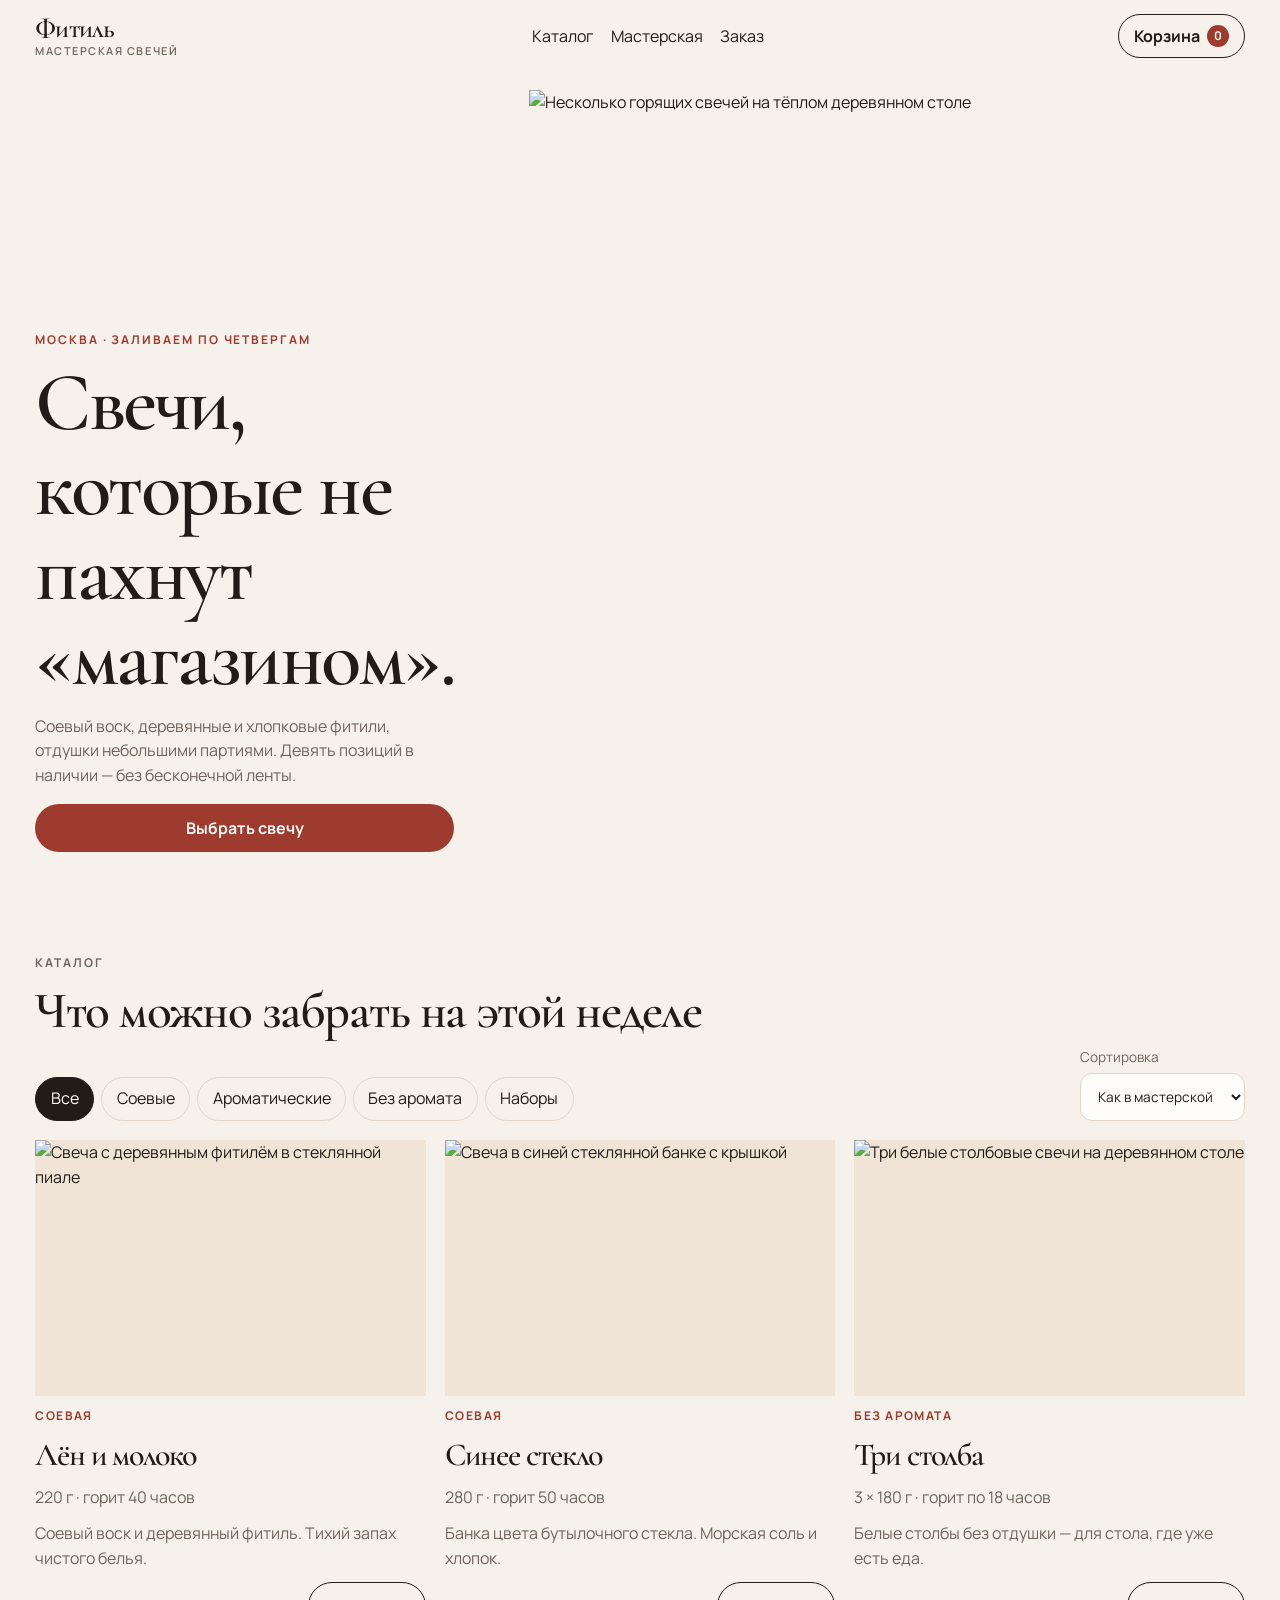
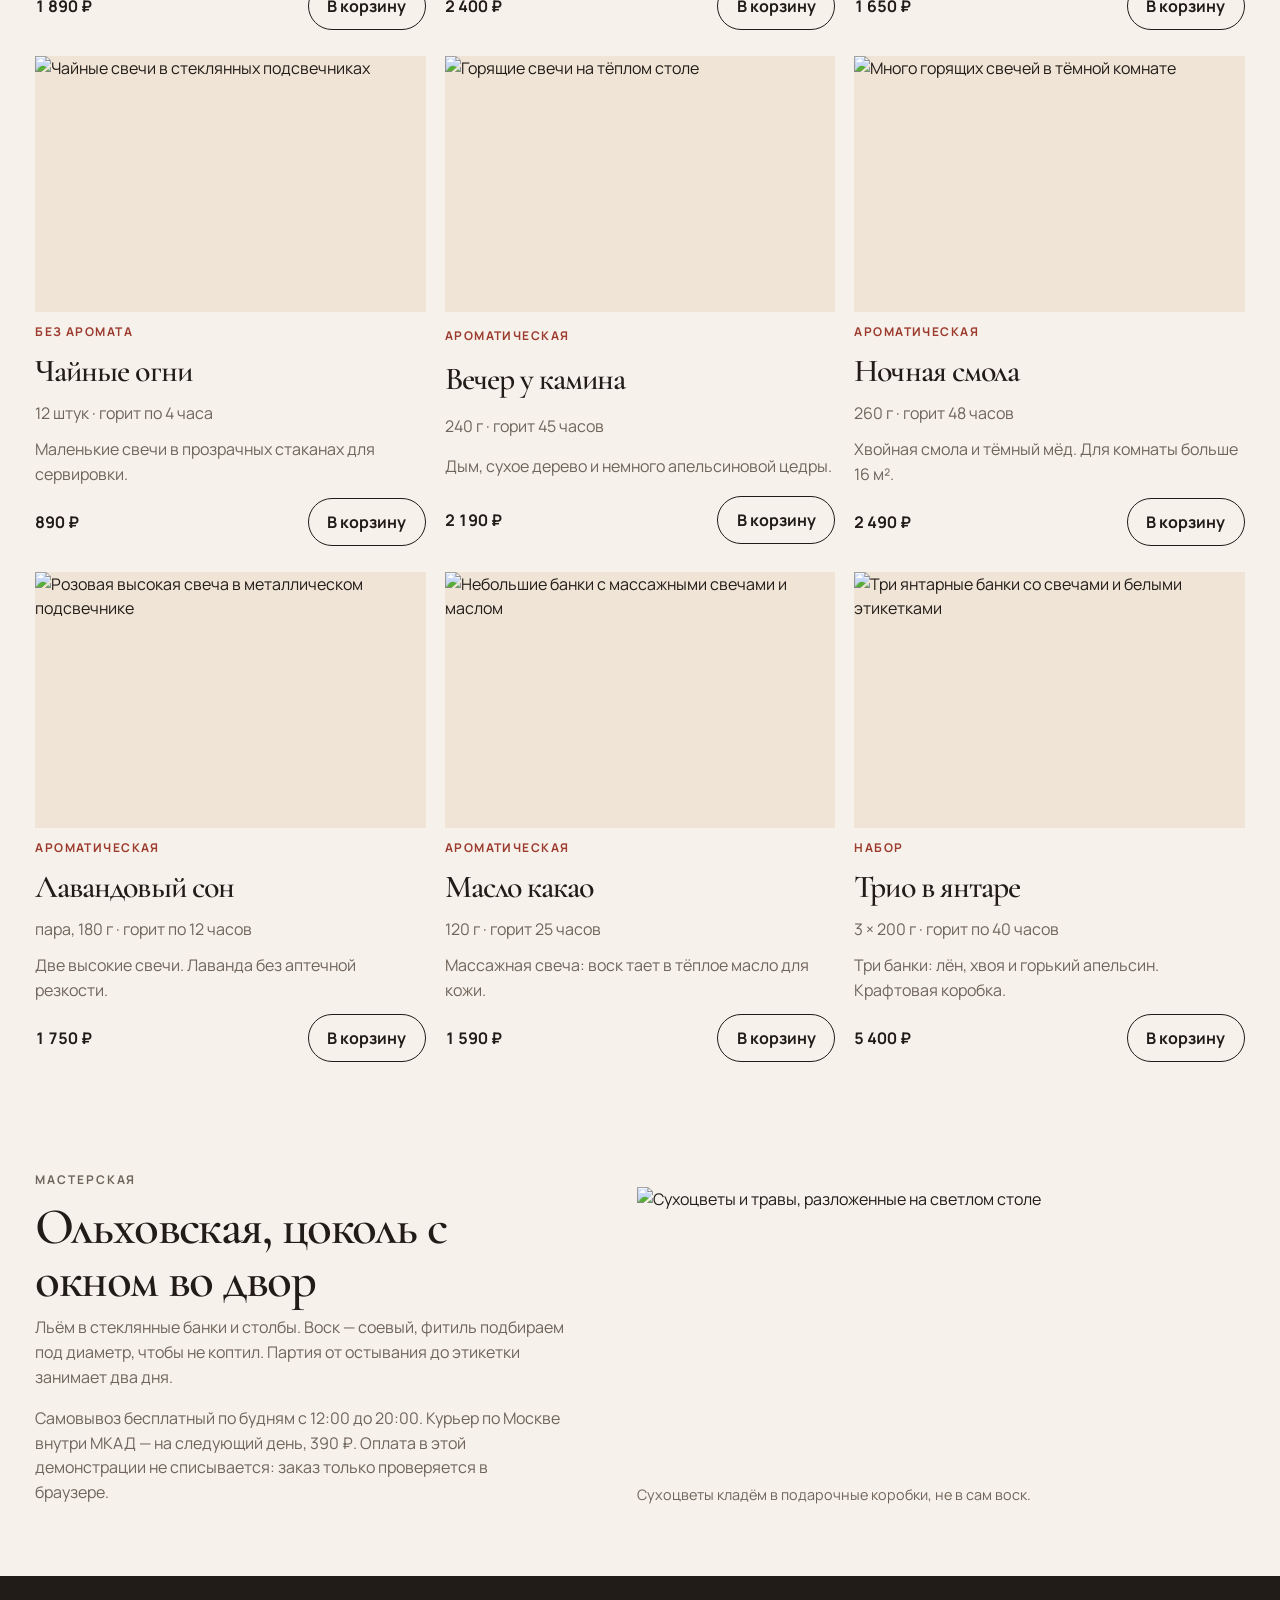
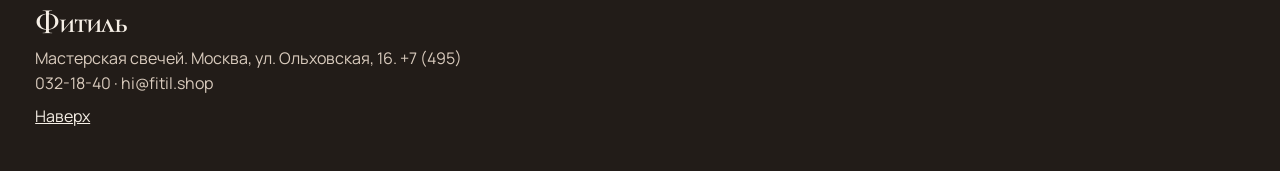
==== index.html @ 99d90f12 "Initial commit" ====
<!DOCTYPE html>
<html lang="ru">
<head>
  <meta charset="UTF-8">
  <meta name="viewport" content="width=device-width, initial-scale=1">
  <title>Мастерская свечей «Фитиль» — соевый воск ручной заливки</title>
  <meta name="description" content="Мастерская «Фитиль» в Москве: соевые и ароматические свечи, наборы в подарок. Каталог с фильтром, корзина и оформление заказа.">
  <meta property="og:title" content="Мастерская свечей «Фитиль»">
  <meta property="og:description" content="Свечи ручной заливки из соевого воска. Самовывоз на Ольховской и курьер по Москве.">
  <meta property="og:type" content="website">
  <meta property="og:locale" content="ru_RU">
  <meta property="og:image" content="https://images.unsplash.com/photo-1470309864661-68328b2cd0a5?auto=format&fit=crop&w=1200&q=80">
  <meta name="twitter:card" content="summary_large_image">
  <meta name="theme-color" content="#221C18">
  <link rel="icon" href="img/favicon.svg" type="image/svg+xml">
  <link rel="preconnect" href="https://fonts.googleapis.com">
  <link rel="preconnect" href="https://fonts.gstatic.com" crossorigin>
  <link href="https://fonts.googleapis.com/css2?family=Cormorant+Garamond:wght@500;600;700&family=Manrope:wght@400;500;600;700&display=swap" rel="stylesheet">
  <link rel="stylesheet" href="css/style.css">
</head>
<body data-page="shop">
  <a class="skip" href="#content">К содержанию</a>
  <header class="header">
    <a class="logo" href="index.html">Фитиль<span>мастерская свечей</span></a>
    <nav class="nav" id="nav">
      <a href="index.html#catalog">Каталог</a>
      <a href="index.html#about">Мастерская</a>
      <a href="checkout.html">Заказ</a>
    </nav>
    <div class="header-tools">
      <button class="cart-btn" type="button" id="open-cart">Корзина <span id="cart-count">0</span></button>
      <button class="burger" type="button" aria-expanded="false" aria-controls="nav" aria-label="Открыть меню">
        <span></span><span></span><span></span>
      </button>
    </div>
  </header>
  <main id="content">
    <section class="hero" id="top">
      <div class="hero-copy">
        <p class="eyebrow">Москва · заливаем по четвергам</p>
        <h1>Свечи, которые не пахнут «магазином».</h1>
        <p class="lede">Соевый воск, деревянные и хлопковые фитили, отдушки небольшими партиями. Девять позиций в наличии — без бесконечной ленты.</p>
        <a class="btn btn-accent" href="#catalog">Выбрать свечу</a>
      </div>
      <figure class="hero-photo">
        <img src="https://images.unsplash.com/photo-1470309864661-68328b2cd0a5?auto=format&fit=crop&w=1400&q=80" alt="Несколько горящих свечей на тёплом деревянном столе" width="1400" height="1200">
      </figure>
    </section>
    <section class="section" id="catalog">
      <div class="section-head reveal">
        <p class="eyebrow">Каталог</p>
        <h2>Что можно забрать на этой неделе</h2>
      </div>
      <div class="toolbar reveal">
        <div class="filters" role="group" aria-label="Категории">
          <button class="filter is-active" type="button" data-filter="all" aria-pressed="true">Все</button>
          <button class="filter" type="button" data-filter="soy" aria-pressed="false">Соевые</button>
          <button class="filter" type="button" data-filter="aroma" aria-pressed="false">Ароматические</button>
          <button class="filter" type="button" data-filter="plain" aria-pressed="false">Без аромата</button>
          <button class="filter" type="button" data-filter="gift" aria-pressed="false">Наборы</button>
        </div>
        <label class="sort">
          <span>Сортировка</span>
          <select id="sort">
            <option value="featured">Как в мастерской</option>
            <option value="asc">Сначала дешевле</option>
            <option value="desc">Сначала дороже</option>
          </select>
        </label>
      </div>
      <div class="catalog" id="catalog-grid"></div>
      <p class="empty-note" id="catalog-empty" hidden>В этой категории сейчас пусто.</p>
    </section>
    <section class="section about" id="about">
      <div class="reveal">
        <p class="eyebrow">Мастерская</p>
        <h2>Ольховская, цоколь с окном во двор</h2>
        <p>Льём в стеклянные банки и столбы. Воск — соевый, фитиль подбираем под диаметр, чтобы не коптил. Партия от остывания до этикетки занимает два дня.</p>
        <p>Самовывоз бесплатный по будням с 12:00 до 20:00. Курьер по Москве внутри МКАД — на следующий день, 390 ₽. Оплата в этой демонстрации не списывается: заказ только проверяется в браузере.</p>
      </div>
      <figure class="reveal">
        <img src="https://images.unsplash.com/photo-1608181831688-b2a476cb100c?auto=format&fit=crop&w=1200&q=80" alt="Сухоцветы и травы, разложенные на светлом столе" width="1200" height="900">
        <figcaption>Сухоцветы кладём в подарочные коробки, не в сам воск.</figcaption>
      </figure>
    </section>
  </main>
  <footer class="footer">
    <p class="logo">Фитиль</p>
    <p>Мастерская свечей. Москва, ул. Ольховская, 16. +7 (495) 032-18-40 · hi@fitil.shop</p>
    <a href="#top">Наверх</a>
  </footer>
  <div class="drawer-back" id="drawer-back" hidden></div>
  <aside class="drawer" id="drawer" hidden aria-labelledby="drawer-title">
    <div class="drawer-head">
      <h2 id="drawer-title">Корзина</h2>
      <button type="button" id="close-cart" aria-label="Закрыть корзину">Закрыть</button>
    </div>
    <div class="drawer-body" id="drawer-body"></div>
    <div class="drawer-foot">
      <p>Сумма <strong id="drawer-sum">0 ₽</strong></p>
      <a class="btn btn-accent" href="checkout.html">Оформить заказ</a>
    </div>
  </aside>
  <script src="js/main.js"></script>
</body>
</html>
---- css/style.css ----
:root {
  --bg: #f6f1ea;
  --ink: #221c18;
  --muted: #6f655c;
  --line: #e3d6c8;
  --paper: #fffdf9;
  --ember: #9c3b2e;
  --ember-ink: #fff7f4;
  --header: 4.6rem;
  --serif: "Cormorant Garamond", Georgia, serif;
  --sans: "Manrope", "Segoe UI", sans-serif;
}

*,
*::before,
*::after { box-sizing: border-box; }

html { scroll-behavior: smooth; }

body {
  margin: 0;
  background: var(--bg);
  color: var(--ink);
  font-family: var(--sans);
  line-height: 1.55;
}

img { max-width: 100%; display: block; }
a { color: inherit; }
button, input, select, textarea { font: inherit; color: inherit; }
h1, h2, h3, p { margin-top: 0; }
h1, h2, .logo, .product h3, .form-success, .sheet h2 {
  font-family: var(--serif);
  font-weight: 560;
  letter-spacing: -0.03em;
  line-height: 1.02;
}

.skip {
  position: absolute;
  left: 1rem;
  top: -4rem;
  background: var(--ink);
  color: var(--paper);
  padding: 0.65rem 0.9rem;
  z-index: 50;
}
.skip:focus { top: 1rem; }

.header {
  position: sticky;
  top: 0;
  z-index: 15;
  min-height: var(--header);
  display: flex;
  align-items: center;
  justify-content: space-between;
  padding: 0.7rem 1.15rem;
  background: rgba(246, 241, 234, 0.94);
  backdrop-filter: blur(12px);
  border-bottom: 1px solid transparent;
}

.logo {
  text-decoration: none;
  font-size: 1.7rem;
  display: flex;
  flex-direction: column;
  line-height: 0.9;
}
.logo span {
  margin-top: 0.28rem;
  font-family: var(--sans);
  font-size: 0.68rem;
  letter-spacing: 0.14em;
  text-transform: uppercase;
  color: var(--muted);
  font-weight: 600;
}

.burger {
  width: 2.75rem;
  height: 2.75rem;
  border: 0;
  background: transparent;
  display: inline-flex;
  flex-direction: column;
  justify-content: center;
  align-items: center;
  gap: 0.35rem;
}
.burger span {
  width: 1.3rem;
  height: 1.5px;
  background: currentColor;
  display: block;
  transition: transform 0.2s ease, opacity 0.2s ease;
}
.burger.is-open span:nth-child(1) { transform: translateY(7px) rotate(45deg); }
.burger.is-open span:nth-child(2) { opacity: 0; }
.burger.is-open span:nth-child(3) { transform: translateY(-7px) rotate(-45deg); }

.header-tools { display: flex; align-items: center; gap: 0.35rem; }

.nav { display: none; align-items: center; gap: 1.1rem; }
.nav.is-open {
  display: flex;
  flex-direction: column;
  align-items: flex-start;
  position: fixed;
  inset: var(--header) 0 0;
  background: var(--bg);
  padding: 1.2rem;
  z-index: 14;
}
.nav a, .cart-btn {
  text-decoration: none;
  min-height: 2.75rem;
  display: inline-flex;
  align-items: center;
  background: transparent;
  border: 0;
  padding: 0;
  cursor: pointer;
}
.cart-btn {
  gap: 0.45rem;
  border: 1px solid var(--ink);
  border-radius: 999px;
  padding: 0 0.9rem;
  font-weight: 700;
}
#cart-count {
  min-width: 1.4rem;
  height: 1.4rem;
  border-radius: 999px;
  background: var(--ember);
  color: var(--ember-ink);
  display: inline-grid;
  place-items: center;
  font-size: 0.75rem;
}
body.nav-lock { overflow: hidden; }

.hero { display: grid; }
.hero-copy { padding: 2.2rem 1.15rem 1.6rem; }
.eyebrow {
  margin: 0 0 0.75rem;
  color: var(--ember);
  letter-spacing: 0.16em;
  text-transform: uppercase;
  font-size: 0.75rem;
  font-weight: 700;
}
h1 { font-size: clamp(2.8rem, 10vw, 5.2rem); margin-bottom: 0.8rem; }
h2 { font-size: clamp(2rem, 5vw, 3.2rem); margin-bottom: 0.6rem; }
.lede, .section-head p, .about p { color: var(--muted); max-width: 38rem; }
.hero-photo img { width: 100%; height: 20rem; object-fit: cover; }

.btn {
  min-height: 3rem;
  padding: 0 1.15rem;
  border-radius: 999px;
  border: 1px solid transparent;
  display: inline-flex;
  align-items: center;
  justify-content: center;
  text-decoration: none;
  cursor: pointer;
  font-weight: 700;
  background: transparent;
}
.btn-accent { background: var(--ember); color: var(--ember-ink); }
.btn-line { border-color: var(--ink); background: transparent; }

.section { padding: 3.4rem 1.15rem; }
.toolbar {
  display: flex;
  flex-direction: column;
  gap: 0.9rem;
  margin-bottom: 1.2rem;
}
.filters { display: flex; flex-wrap: wrap; gap: 0.45rem; }
.filter {
  min-height: 2.75rem;
  padding: 0 0.9rem;
  border-radius: 999px;
  border: 1px solid var(--line);
  background: transparent;
  cursor: pointer;
}
.filter.is-active { background: var(--ink); color: var(--paper); border-color: var(--ink); }
.sort { display: flex; flex-direction: column; gap: 0.3rem; font-size: 0.85rem; color: var(--muted); max-width: 16rem; }
.sort select, .field input, .field textarea, .field select {
  min-height: 3rem;
  border: 1px solid var(--line);
  background: var(--paper);
  border-radius: 0.75rem;
  padding: 0.7rem 0.8rem;
  color: var(--ink);
  width: 100%;
}
.catalog { display: grid; gap: 1.4rem; }
.product { display: grid; gap: 0.7rem; }
.product img { width: 100%; height: 16rem; object-fit: cover; background: #efe4d6; }
.product .cat { margin: 0; color: var(--ember); font-size: 0.75rem; letter-spacing: 0.12em; text-transform: uppercase; font-weight: 700; }
.product h3 { font-size: 2rem; margin: 0.15rem 0; }
.product .meta, .product .text { margin: 0; color: var(--muted); }
.product-row { display: flex; justify-content: space-between; align-items: center; gap: 0.7rem; }
.price { font-variant-numeric: tabular-nums; font-weight: 700; }
.empty-note { color: var(--muted); }
.about { display: grid; gap: 1.2rem; }
.about img { width: 100%; height: 18rem; object-fit: cover; }
.about figcaption { color: var(--muted); margin-top: 0.55rem; font-size: 0.9rem; }

.footer {
  padding: 2rem 1.15rem 2.6rem;
  background: var(--ink);
  color: #f6efe6;
  display: grid;
  gap: 0.55rem;
}
.footer .logo { color: #f6efe6; font-size: 2rem; }
.footer p { margin: 0; color: #d9cbbd; max-width: 28rem; }
.footer a { color: #f6efe6; }

.drawer-back {
  position: fixed;
  inset: 0;
  background: rgba(34, 28, 24, 0.46);
  z-index: 30;
}
.drawer {
  position: fixed;
  top: 0;
  right: 0;
  z-index: 31;
  width: min(100%, 26rem);
  height: 100%;
  background: var(--paper);
  display: flex;
  flex-direction: column;
  padding: 1rem 1rem 1.2rem;
  box-shadow: -16px 0 40px rgba(34, 28, 24, 0.12);
}
.drawer[hidden],
.drawer-back[hidden] { display: none !important; }
.drawer-head, .drawer-foot, .line, .total-line, .product-row {
  display: flex;
  justify-content: space-between;
  align-items: center;
  gap: 0.7rem;
}
.drawer-head h2 { font-size: 2.2rem; margin: 0; }
.drawer-head button {
  border: 0;
  background: transparent;
  min-height: 2.75rem;
  cursor: pointer;
  text-decoration: underline;
  text-underline-offset: 0.2rem;
}
.drawer-body { flex: 1; overflow: auto; margin: 0.6rem 0; }
.line {
  align-items: flex-start;
  padding: 0.8rem 0;
  border-top: 1px solid var(--line);
}
.line h3 { font-family: var(--serif); font-size: 1.45rem; margin: 0 0 0.35rem; font-weight: 560; }
.qty { display: flex; align-items: center; gap: 0.35rem; margin-top: 0.35rem; }
.qty button, .remove {
  min-width: 2.4rem;
  min-height: 2.4rem;
  border: 1px solid var(--line);
  background: transparent;
  cursor: pointer;
}
.remove { border: 0; text-decoration: underline; text-underline-offset: 0.15rem; min-width: 0; padding: 0; }
.drawer-foot { border-top: 1px solid var(--line); padding-top: 0.8rem; flex-direction: column; align-items: stretch; }
.drawer-foot p { display: flex; justify-content: space-between; margin: 0 0 0.7rem; }
.drawer-foot .btn { width: 100%; }

.checkout { padding: 2rem 1.15rem 3rem; }
.checkout h1 { font-size: clamp(3rem, 8vw, 4.5rem); }
.checkout-grid { display: grid; gap: 1rem; }
.sheet, .form {
  background: var(--paper);
  border: 1px solid var(--line);
  border-radius: 1rem;
  padding: 1.1rem;
}
.sheet h2 { font-size: 2rem; margin-bottom: 0.4rem; }
.checkout-line {
  display: grid;
  grid-template-columns: 4.2rem 1fr auto;
  gap: 0.7rem;
  align-items: center;
  padding: 0.75rem 0;
  border-top: 1px solid var(--line);
}
.checkout-line img { width: 4.2rem; height: 4.2rem; object-fit: cover; }
.checkout-line h3 { font-family: var(--serif); font-size: 1.4rem; margin: 0; font-weight: 560; }
.delivery { border: 0; margin: 1rem 0 0; padding: 0; }
.delivery legend { font-weight: 700; margin-bottom: 0.4rem; }
.choice { display: flex; gap: 0.55rem; align-items: flex-start; min-height: 2.75rem; padding: 0.3rem 0; }
.choice input { margin-top: 0.25rem; accent-color: var(--ember); }
.total-line { border-top: 1px solid var(--line); margin: 0.8rem 0 0; padding-top: 0.8rem; font-size: 1.05rem; }
.form-grid { display: grid; gap: 0.75rem; }
.field { display: flex; flex-direction: column; gap: 0.3rem; font-size: 0.92rem; }
.field textarea { min-height: 6rem; resize: vertical; }
.error { color: #9c3b2e; min-height: 1rem; font-size: 0.8rem; }
input[aria-invalid="true"], textarea[aria-invalid="true"] { border-color: var(--ember); }
.form .btn { margin-top: 0.6rem; }
.form-success { font-size: 2rem; line-height: 1.25; margin: 0; }
.form-success[hidden] { display: none !important; }

button:focus-visible, a:focus-visible, input:focus-visible, select:focus-visible, textarea:focus-visible {
  outline: 2px solid var(--ember);
  outline-offset: 3px;
}

.js .reveal {
  opacity: 0;
  transform: translateY(14px);
  transition: opacity 0.55s ease, transform 0.55s ease;
}
.js .reveal.is-visible { opacity: 1; transform: none; }

@media (min-width: 720px) {
  .header, .hero-copy, .section, .footer, .checkout { padding-left: 2.2rem; padding-right: 2.2rem; }
  .catalog { grid-template-columns: 1fr 1fr; gap: 1.6rem 1.2rem; }
  .toolbar { flex-direction: row; justify-content: space-between; align-items: end; }
  .form-grid { grid-template-columns: 1fr 1fr; }
  .field-wide { grid-column: 1 / -1; }
  .hero-photo img { height: 26rem; }
}

@media (min-width: 1000px) {
  .burger { display: none; }
  .nav { display: flex; }
  .hero { grid-template-columns: 0.9fr 1.1fr; min-height: calc(100svh - var(--header)); }
  .hero-copy { display: flex; flex-direction: column; justify-content: flex-end; padding-bottom: 3rem; }
  .hero-photo img { height: 100%; min-height: 34rem; }
  .catalog { grid-template-columns: 1fr 1fr 1fr; }
  .about, .checkout-grid { grid-template-columns: 0.9fr 1.1fr; gap: 2rem; align-items: start; }
}

@media (prefers-reduced-motion: reduce) {
  html { scroll-behavior: auto; }
  .js .reveal, .burger span { opacity: 1; transform: none; transition: none; }
}
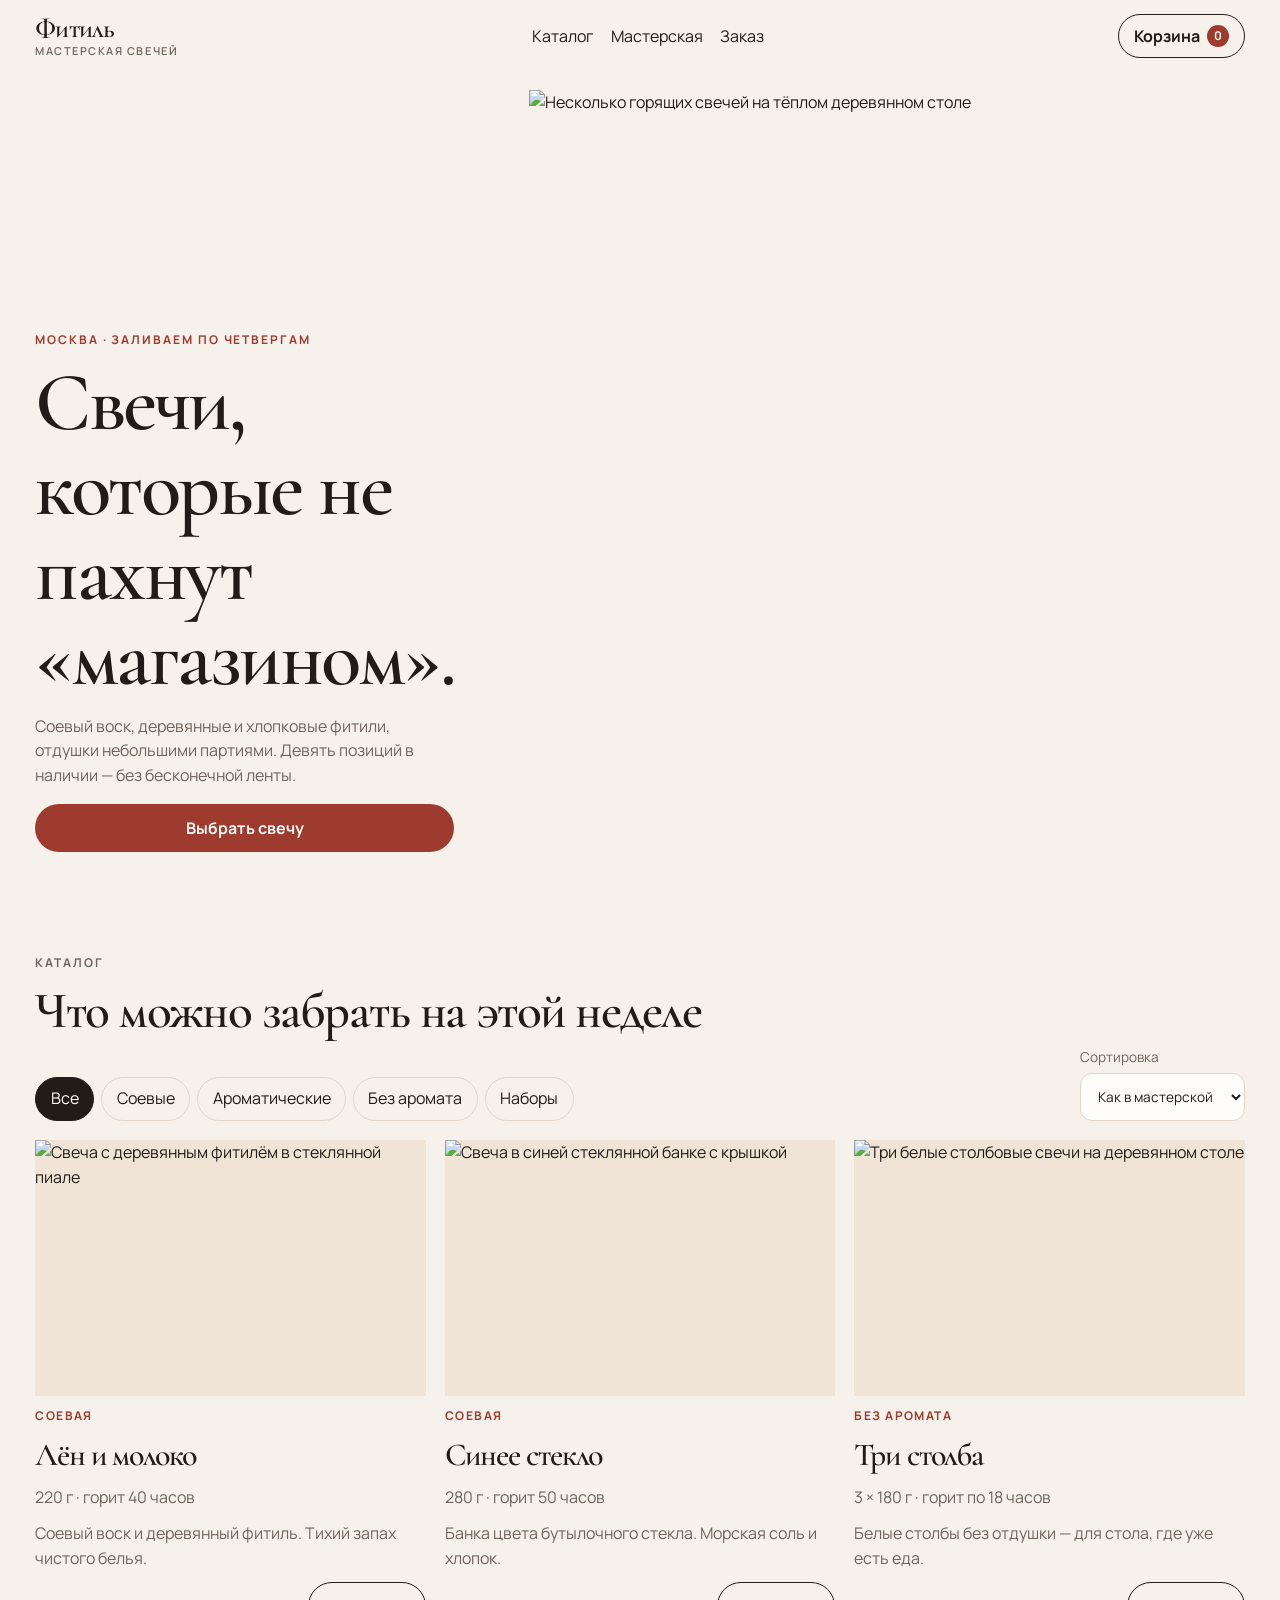
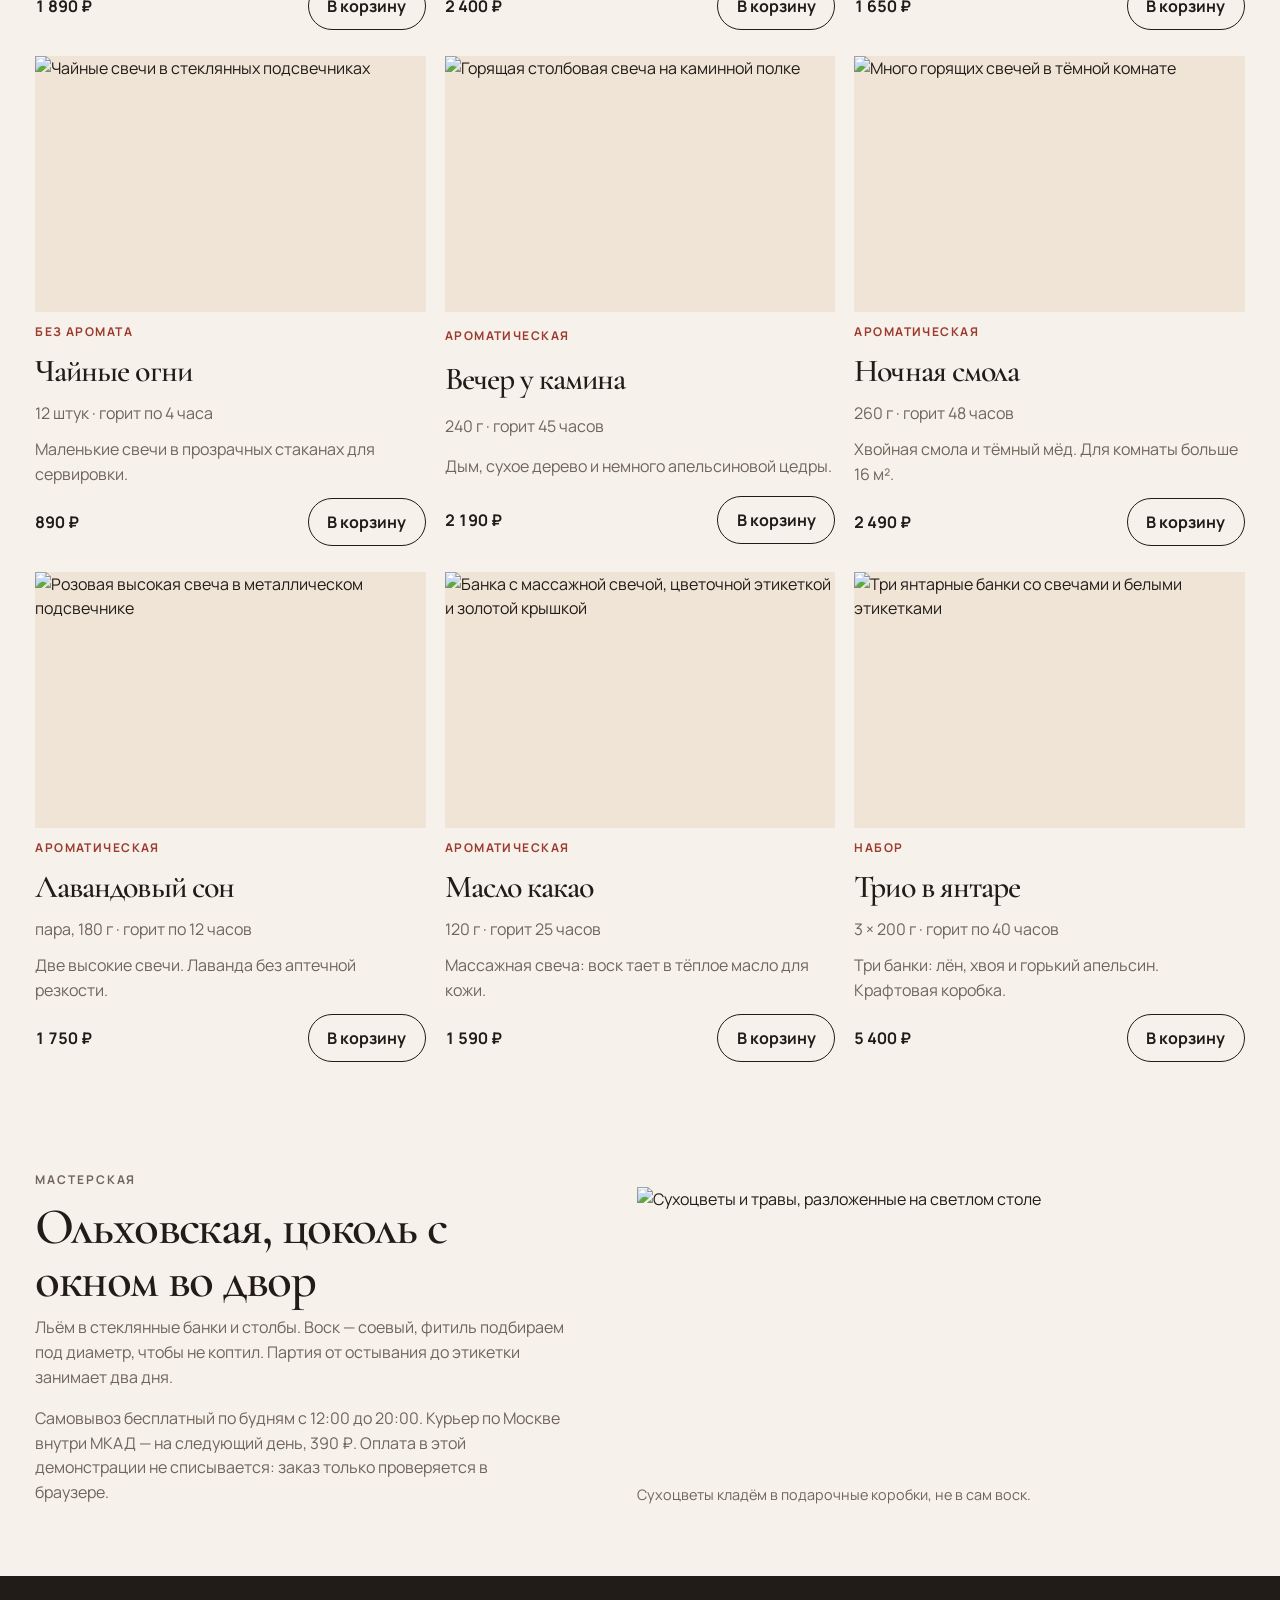
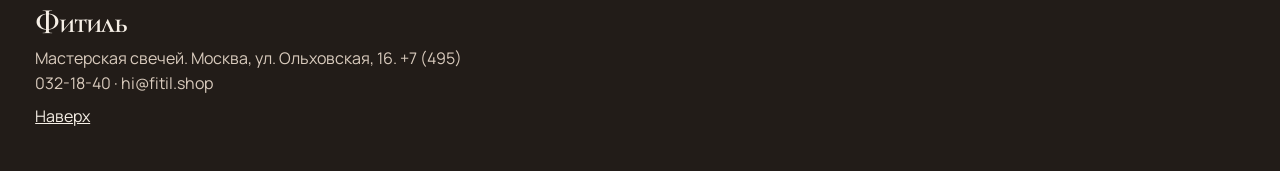
==== commit 6e25305d: "Replace mismatched Unsplash photos with candle images The hero, open-graph image, and three catalog " ====
--- a/index.html
+++ b/index.html
@@ -9,7 +9,7 @@
   <meta property="og:description" content="Свечи ручной заливки из соевого воска. Самовывоз на Ольховской и курьер по Москве.">
   <meta property="og:type" content="website">
   <meta property="og:locale" content="ru_RU">
-  <meta property="og:image" content="https://images.unsplash.com/photo-1470309864661-68328b2cd0a5?auto=format&fit=crop&w=1200&q=80">
+  <meta property="og:image" content="https://images.unsplash.com/photo-1601479604588-68d9e6d386b5?auto=format&fit=crop&w=1200&q=80">
   <meta name="twitter:card" content="summary_large_image">
   <meta name="theme-color" content="#221C18">
   <link rel="icon" href="img/favicon.svg" type="image/svg+xml">
@@ -43,7 +43,7 @@
         <a class="btn btn-accent" href="#catalog">Выбрать свечу</a>
       </div>
       <figure class="hero-photo">
-        <img src="https://images.unsplash.com/photo-1470309864661-68328b2cd0a5?auto=format&fit=crop&w=1400&q=80" alt="Несколько горящих свечей на тёплом деревянном столе" width="1400" height="1200">
+        <img src="https://images.unsplash.com/photo-1601479604588-68d9e6d386b5?auto=format&fit=crop&w=1400&q=80" alt="Несколько горящих свечей на тёплом деревянном столе" width="1400" height="1200">
       </figure>
     </section>
     <section class="section" id="catalog">
